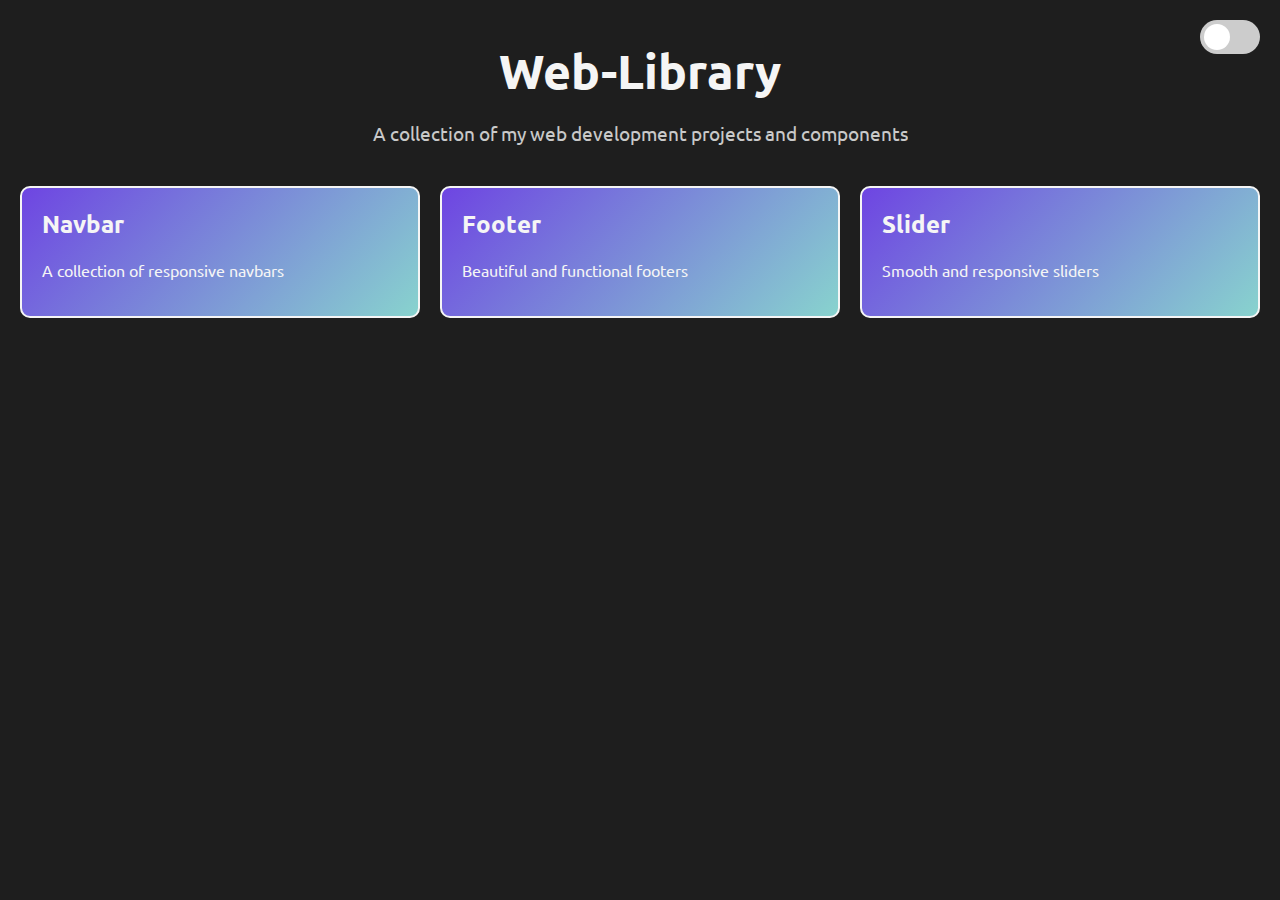
==== index.html @ 19ab918c "fixed" ====
<!DOCTYPE html>
<html lang="en">

<head>
    <meta charset="UTF-8">
    <meta name="viewport" content="width=device-width, initial-scale=1.0">
    <title>Web-Library</title>
    <link href="https://fonts.googleapis.com/css2?family=Ubuntu:wght@400;700&display=swap" rel="stylesheet">
    <style>
        :root {
            --primary-color: #1e1e1e;
            --secondary-color: #2a2a2a;
            --text-color: #f5f5f5;
            --card-bg-gradient: linear-gradient(135deg, #6e45e2, #88d3ce);
            --card-border-light: #f5f5f5;
        }

        body.dark-mode {
            --primary-color: #1e1e1e;
            --secondary-color: #2a2a2a;
            --text-color: #f5f5f5;
        }

        body.light-mode {
            --primary-color: #f5f5f5;
            --secondary-color: #ffffff;
            --text-color: #1e1e1e;
        }

        body {
            font-family: 'Ubuntu', sans-serif;
            background-color: var(--primary-color);
            color: var(--text-color);
            margin: 0;
            padding: 0;
            transition: background-color 0.3s, color 0.3s;
        }

        .container {
            text-align: center;
            padding: 20px;
        }

        header h1 {
            font-size: 3em;
            margin: 20px 0;
        }

        .description {
            font-size: 1.2em;
            color: var(--text-color);
            opacity: 0.8;
        }

        .theme-toggle {
            position: absolute;
            top: 20px;
            right: 20px;
        }

        .cards {
            display: grid;
            grid-template-columns: repeat(auto-fit, minmax(250px, 1fr));
            gap: 20px;
            margin-top: 40px;
        }

        .card {
            background: var(--card-bg-gradient);
            border: 2px solid var(--card-border-light);
            border-radius: 10px;
            padding: 20px;
            text-align: left;
            color: var(--text-color);
            text-decoration: none;
            transition: transform 0.3s;
        }

        .card h2 {
            margin-top: 0;
        }

        .card:hover {
            transform: scale(1.05);
        }

        .switch {
            position: relative;
            display: inline-block;
            width: 60px;
            height: 34px;
        }

        .switch input {
            opacity: 0;
            width: 0;
            height: 0;
        }

        .slider {
            position: absolute;
            cursor: pointer;
            top: 0;
            left: 0;
            right: 0;
            bottom: 0;
            background-color: #ccc;
            transition: .4s;
            border-radius: 34px;
        }

        .slider:before {
            position: absolute;
            content: "";
            height: 26px;
            width: 26px;
            left: 4px;
            bottom: 4px;
            background-color: white;
            transition: .4s;
            border-radius: 50%;
        }

        input:checked+.slider {
            background-color: #2196F3;
        }

        input:checked+.slider:before {
            transform: translateX(26px);
        }
    </style>
</head>

<body class="dark-mode">
    <div class="container">
        <header>
            <h1>Web-Library</h1>
            <p class="description">A collection of my web development projects and components</p>
        </header>

        <div class="theme-toggle">
            <label class="switch">
                <input type="checkbox" id="theme-switch">
                <span class="slider"></span>
            </label>
        </div>

        <div class="cards">
            <a href="https://patolas01.github.io/Web-Library/PARTIALS/navbar-1/navbar.html" class="card">
                <h2>Navbar</h2>
                <p>A collection of responsive navbars</p>
            </a>
            <a href="https://patolas01.github.io/Web-Library/PARTIALS/" class="card">
                <h2>Footer</h2>
                <p>Beautiful and functional footers</p>
            </a>
            <a href="https://patolas01.github.io/Web-Library/PARTIALS/slider-carousel/example.html" class="card">
                <h2>Slider</h2>
                <p>Smooth and responsive sliders</p>
            </a>
            <!-- Add more cards as needed -->
        </div>
    </div>
    <script>
        document.getElementById('theme-switch').addEventListener('change', function (event) {
            if (event.target.checked) {
                document.body.classList.remove('dark-mode');
                document.body.classList.add('light-mode');
            } else {
                document.body.classList.remove('light-mode');
                document.body.classList.add('dark-mode');
            }
        });
    </script>
</body>

</html>
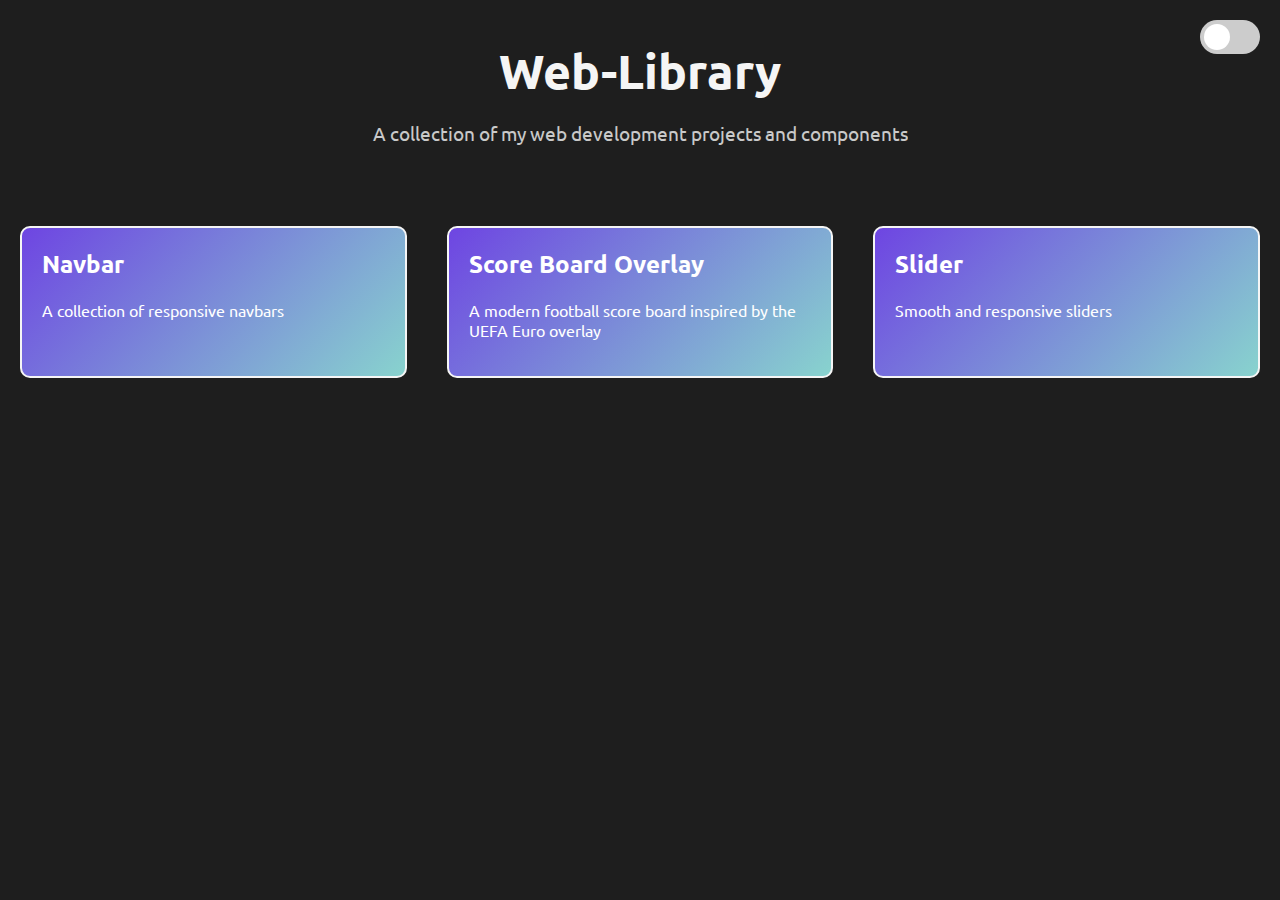
==== commit 70bbdb7f: "new folder 'overlays' new overlay 'football-score' updated index page" ====
--- a/index.html
+++ b/index.html
@@ -61,8 +61,8 @@
         .cards {
             display: grid;
             grid-template-columns: repeat(auto-fit, minmax(250px, 1fr));
-            gap: 20px;
-            margin-top: 40px;
+            gap: 40px;
+            margin-top: 80px;
         }
 
         .card {
@@ -74,6 +74,7 @@
             color: var(--text-color);
             text-decoration: none;
             transition: transform 0.3s;
+            color: white;
         }
 
         .card h2 {
@@ -146,15 +147,15 @@
         </div>
 
         <div class="cards">
-            <a href="https://patolas01.github.io/Web-Library/PARTIALS/navbar-1/navbar.html" class="card">
+            <a href="https://patolas01.github.io/Web-Library/PARTIALS/navbar-1/" class="card">
                 <h2>Navbar</h2>
                 <p>A collection of responsive navbars</p>
             </a>
-            <a href="https://patolas01.github.io/Web-Library/PARTIALS/" class="card">
-                <h2>Footer</h2>
-                <p>Beautiful and functional footers</p>
+            <a href="https://patolas01.github.io/Web-Library/PARTIALS/overlay/football-score/" class="card">
+                <h2>Score Board Overlay</h2>
+                <p>A modern football score board inspired by the UEFA Euro overlay</p>
             </a>
-            <a href="https://patolas01.github.io/Web-Library/PARTIALS/slider-carousel/example.html" class="card">
+            <a href="https://patolas01.github.io/Web-Library/PARTIALS/slider-carousel/" class="card">
                 <h2>Slider</h2>
                 <p>Smooth and responsive sliders</p>
             </a>
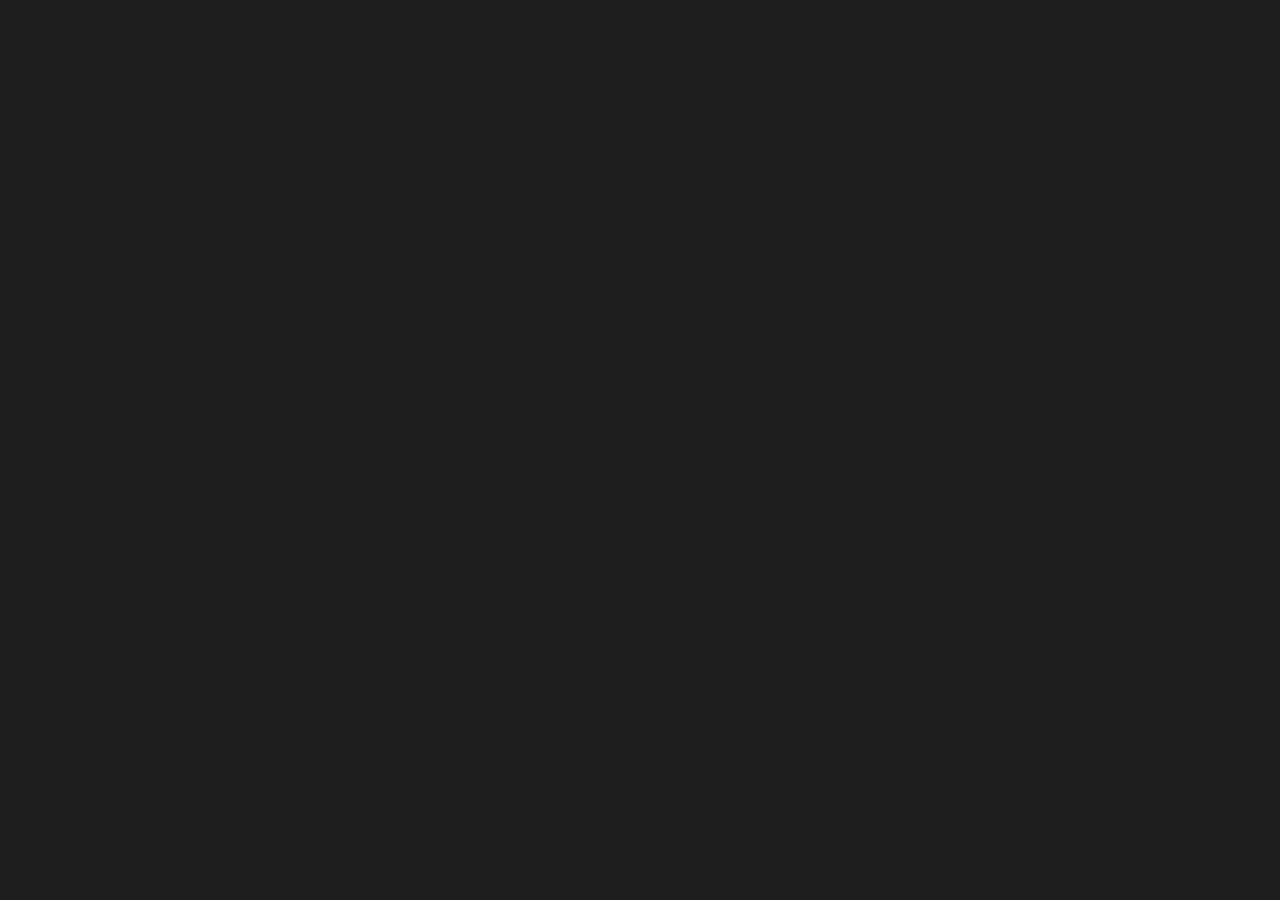
==== commit 50fb1241: "config files" ====
--- a/index.html
+++ b/index.html
@@ -133,7 +133,7 @@
 </head>
 
 <body class="dark-mode">
-    <div class="container">
+    <!-- <div class="container">
         <header>
             <h1>Web-Library</h1>
             <p class="description">A collection of my web development projects and components</p>
@@ -151,7 +151,7 @@
                 <h2>Navbar</h2>
                 <p>A collection of responsive navbars</p>
             </a>
-            <a href="https://patolas01.github.io/Web-Library/PARTIALS/overlay/football-score/" class="card">
+            <a href="https://patolas01.github.io/Web-Library/PARTIALS/overlays/football-score/" class="card">
                 <h2>Score Board Overlay</h2>
                 <p>A modern football score board inspired by the UEFA Euro overlay</p>
             </a>
@@ -159,9 +159,67 @@
                 <h2>Slider</h2>
                 <p>Smooth and responsive sliders</p>
             </a>
-            <!-- Add more cards as needed -->
         </div>
-    </div>
+    </div> -->
+
+
+
+    <div id="projectContainer" class="cards"></div>
+
+    <script>
+        const owner = 'patolas01'; // GitHub username
+        const repo = 'Web-Library'; // Repository name
+        const baseURL = `https://${owner}.github.io/${repo}/`; // Base URL for GitHub Pages
+
+        async function fetchProjects() {
+            try {
+                const response = await fetch(`https://api.github.com/repos/${owner}/${repo}/contents/`);
+                const data = await response.json();
+
+                if (Array.isArray(data)) {
+                    const container = document.getElementById('projectContainer');
+
+                    for (const item of data) {
+                        if (item.type === 'dir') {
+                            // Fetch contents of the directory
+                            const dirResponse = await fetch(item.url);
+                            const dirContents = await dirResponse.json();
+
+                            // Check if the directory contains an index.html file
+                            const hasIndexHtml = dirContents.some(file => file.name === 'index.html');
+
+                            if (hasIndexHtml) {
+                                const projectLink = document.createElement('a');
+                                projectLink.href = baseURL + item.path + '/index.html';
+                                projectLink.className = 'card';
+
+                                const projectTitle = document.createElement('h2');
+                                projectTitle.textContent = item.name; // Use the folder name as the project name
+
+                                const projectDescription = document.createElement('p');
+                                projectDescription.textContent = 'A description could go here'; // Placeholder description
+
+                                projectLink.appendChild(projectTitle);
+                                projectLink.appendChild(projectDescription);
+                                container.appendChild(projectLink);
+                            }
+                        }
+                    }
+                } else {
+                    console.error('Error fetching repository contents:', data);
+                }
+            } catch (error) {
+                console.error('Error fetching project data:', error);
+            }
+        }
+
+        document.addEventListener('DOMContentLoaded', fetchProjects);
+    </script>
+
+
+
+
+
     <script>
         document.getElementById('theme-switch').addEventListener('change', function (event) {
             if (event.target.checked) {
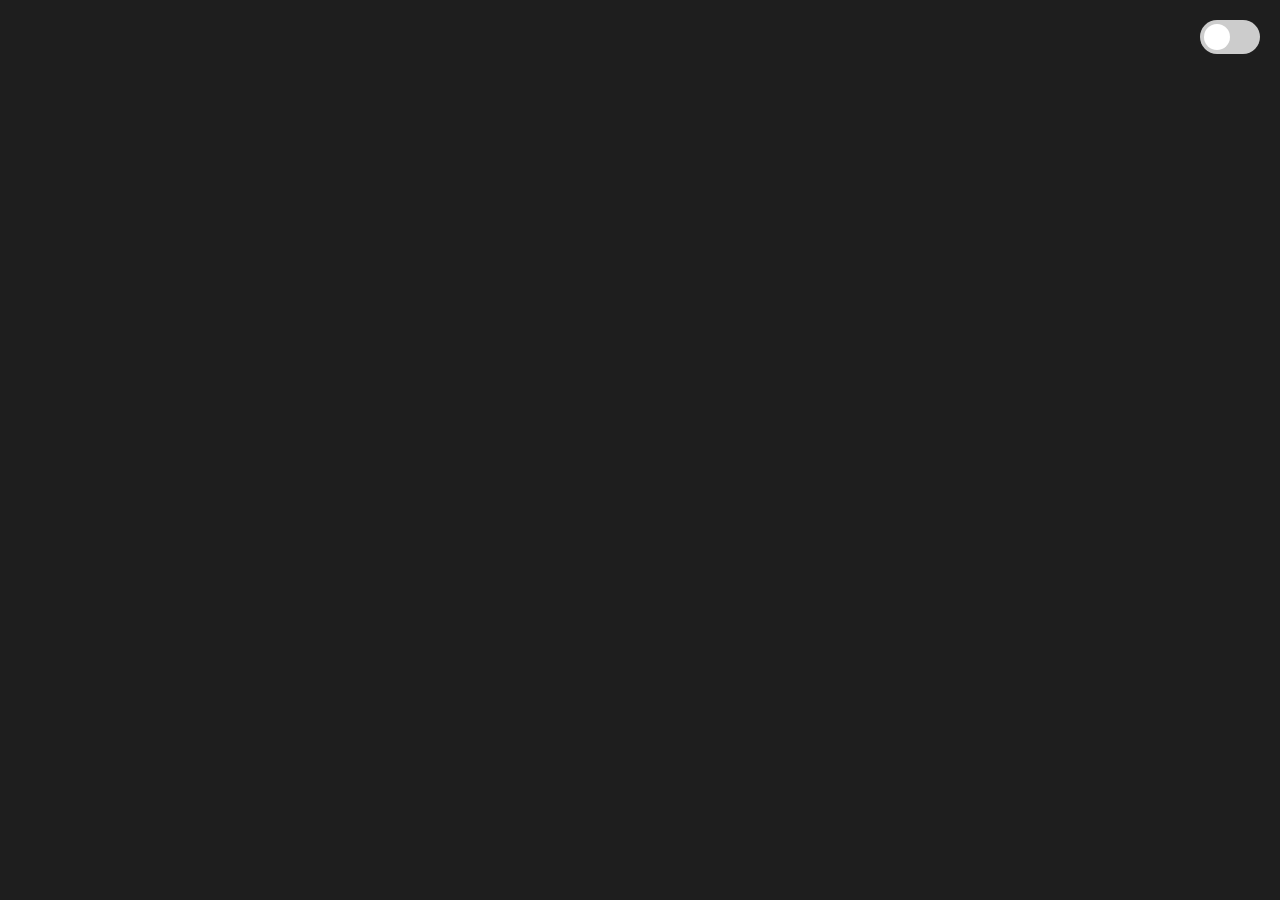
==== commit d4979e98: "fix button" ====
--- a/index.html
+++ b/index.html
@@ -133,18 +133,19 @@
 </head>
 
 <body class="dark-mode">
+    <div class="theme-toggle">
+        <label class="switch">
+            <input type="checkbox" id="theme-switch">
+            <span class="slider"></span>
+        </label>
+    </div>
     <!-- <div class="container">
         <header>
             <h1>Web-Library</h1>
             <p class="description">A collection of my web development projects and components</p>
         </header>
 
-        <div class="theme-toggle">
-            <label class="switch">
-                <input type="checkbox" id="theme-switch">
-                <span class="slider"></span>
-            </label>
-        </div>
+        
 
         <div class="cards">
             <a href="https://patolas01.github.io/Web-Library/PARTIALS/navbar-1/" class="card">
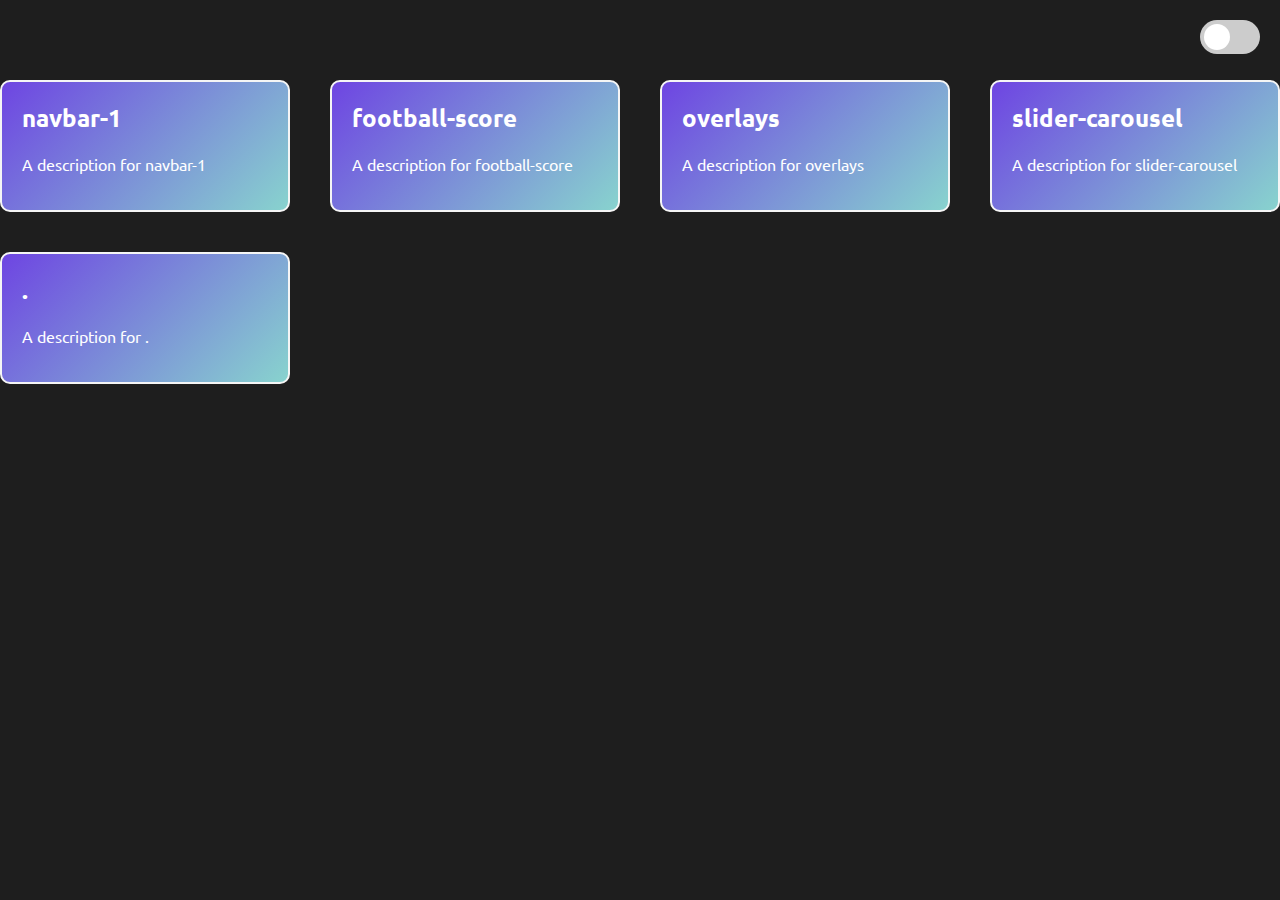
==== commit 4c130adf: "test" ====
--- a/index.html
+++ b/index.html
@@ -165,56 +165,38 @@
 
 
 
-    <div id="projectContainer" class="cards"></div>
+    <div class="cards" id="projects-container">
+        <!-- JavaScript will insert project cards here -->
+    </div>
 
     <script>
-        const owner = 'patolas01'; // GitHub username
-        const repo = 'Web-Library'; // Repository name
-        const baseURL = `https://${owner}.github.io/${repo}/`; // Base URL for GitHub Pages
-
-        async function fetchProjects() {
+        // Function to fetch the projects.json file and generate the project cards
+        async function loadProjects() {
             try {
-                const response = await fetch(`https://api.github.com/repos/${owner}/${repo}/contents/`);
-                const data = await response.json();
-
-                if (Array.isArray(data)) {
-                    const container = document.getElementById('projectContainer');
-
-                    for (const item of data) {
-                        if (item.type === 'dir') {
-                            // Fetch contents of the directory
-                            const dirResponse = await fetch(item.url);
-                            const dirContents = await dirResponse.json();
-
-                            // Check if the directory contains an index.html file
-                            const hasIndexHtml = dirContents.some(file => file.name === 'index.html');
-
-                            if (hasIndexHtml) {
-                                const projectLink = document.createElement('a');
-                                projectLink.href = baseURL + item.path + '/index.html';
-                                projectLink.className = 'card';
-
-                                const projectTitle = document.createElement('h2');
-                                projectTitle.textContent = item.name; // Use the folder name as the project name
-
-                                const projectDescription = document.createElement('p');
-                                projectDescription.textContent = 'A description could go here'; // Placeholder description
-
-                                projectLink.appendChild(projectTitle);
-                                projectLink.appendChild(projectDescription);
-                                container.appendChild(projectLink);
-                            }
-                        }
-                    }
-                } else {
-                    console.error('Error fetching repository contents:', data);
+                const response = await fetch('projects.json');
+                if (!response.ok) {
+                    throw new Error(`HTTP error! Status: ${response.status}`);
                 }
+                const projects = await response.json();
+
+                const container = document.getElementById('projects-container');
+                projects.forEach(project => {
+                    const card = document.createElement('a');
+                    card.href = project.path;
+                    card.className = 'card';
+                    card.innerHTML = `
+                <h2>${project.name}</h2>
+                <p>A description for ${project.name}</p>
+              `;
+                    container.appendChild(card);
+                });
             } catch (error) {
-                console.error('Error fetching project data:', error);
+                console.error('Error loading projects:', error);
             }
         }
 
-        document.addEventListener('DOMContentLoaded', fetchProjects);
+        // Call the function to load projects when the page loads
+        document.addEventListener('DOMContentLoaded', loadProjects);
     </script>
 
 
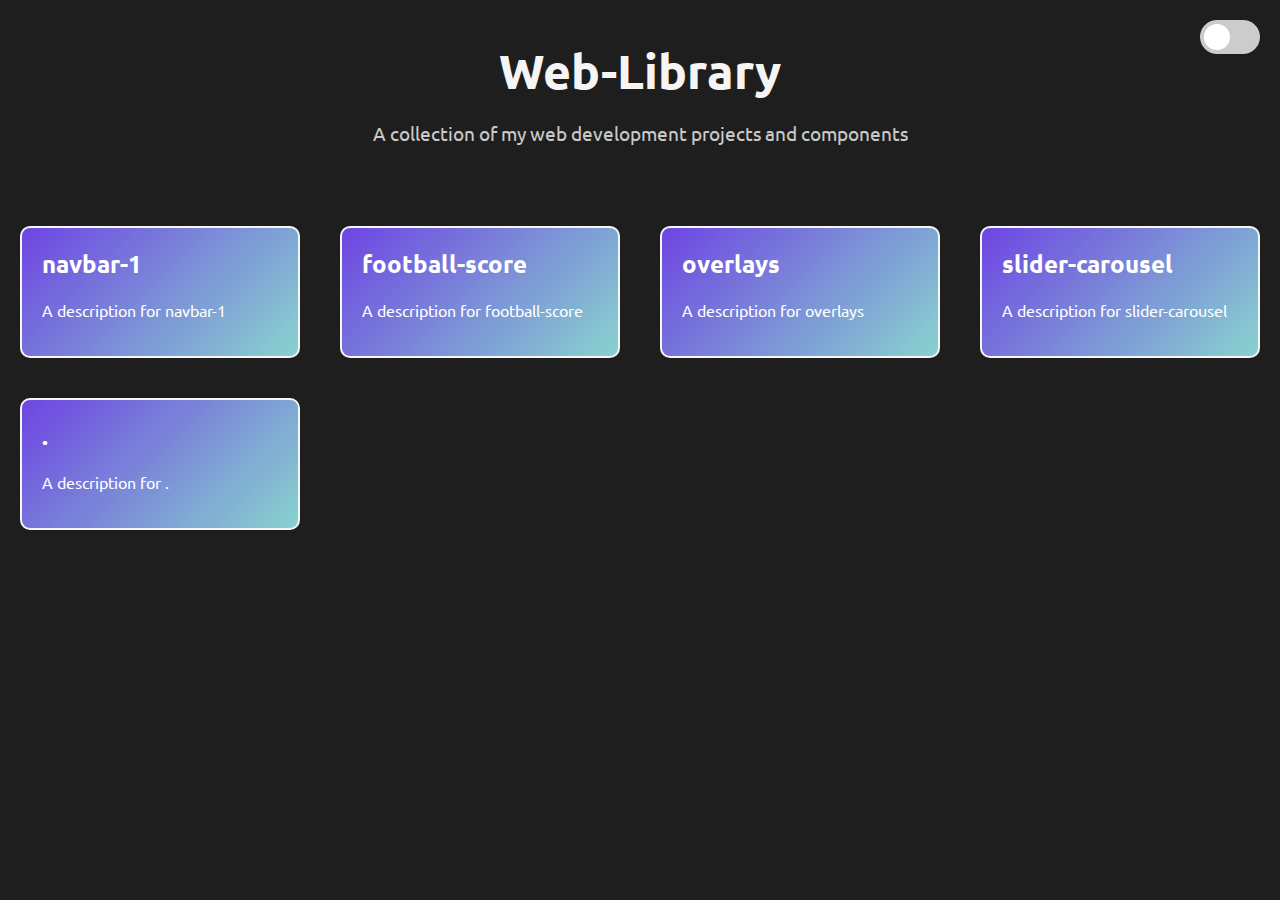
==== commit 2feb4c92: "added title" ====
--- a/index.html
+++ b/index.html
@@ -139,15 +139,15 @@
             <span class="slider"></span>
         </label>
     </div>
-    <!-- <div class="container">
+    <div class="container">
         <header>
             <h1>Web-Library</h1>
             <p class="description">A collection of my web development projects and components</p>
         </header>
 
-        
-
-        <div class="cards">
+
+
+        <!-- <div class="cards">
             <a href="https://patolas01.github.io/Web-Library/PARTIALS/navbar-1/" class="card">
                 <h2>Navbar</h2>
                 <p>A collection of responsive navbars</p>
@@ -165,55 +165,55 @@
 
 
 
-    <div class="cards" id="projects-container">
-        <!-- JavaScript will insert project cards here -->
-    </div>
-
-    <script>
-        // Function to fetch the projects.json file and generate the project cards
-        async function loadProjects() {
-            try {
-                const response = await fetch('projects.json');
-                if (!response.ok) {
-                    throw new Error(`HTTP error! Status: ${response.status}`);
-                }
-                const projects = await response.json();
-
-                const container = document.getElementById('projects-container');
-                projects.forEach(project => {
-                    const card = document.createElement('a');
-                    card.href = project.path;
-                    card.className = 'card';
-                    card.innerHTML = `
+        <div class="cards" id="projects-container">
+            <!-- JavaScript will insert project cards here -->
+        </div>
+
+        <script>
+            // Function to fetch the projects.json file and generate the project cards
+            async function loadProjects() {
+                try {
+                    const response = await fetch('projects.json');
+                    if (!response.ok) {
+                        throw new Error(`HTTP error! Status: ${response.status}`);
+                    }
+                    const projects = await response.json();
+
+                    const container = document.getElementById('projects-container');
+                    projects.forEach(project => {
+                        const card = document.createElement('a');
+                        card.href = project.path;
+                        card.className = 'card';
+                        card.innerHTML = `
                 <h2>${project.name}</h2>
                 <p>A description for ${project.name}</p>
               `;
-                    container.appendChild(card);
-                });
-            } catch (error) {
-                console.error('Error loading projects:', error);
+                        container.appendChild(card);
+                    });
+                } catch (error) {
+                    console.error('Error loading projects:', error);
+                }
             }
-        }
-
-        // Call the function to load projects when the page loads
-        document.addEventListener('DOMContentLoaded', loadProjects);
-    </script>
-
-
-
-
-
-    <script>
-        document.getElementById('theme-switch').addEventListener('change', function (event) {
-            if (event.target.checked) {
-                document.body.classList.remove('dark-mode');
-                document.body.classList.add('light-mode');
-            } else {
-                document.body.classList.remove('light-mode');
-                document.body.classList.add('dark-mode');
-            }
-        });
-    </script>
+
+            // Call the function to load projects when the page loads
+            document.addEventListener('DOMContentLoaded', loadProjects);
+        </script>
+
+
+
+
+
+        <script>
+            document.getElementById('theme-switch').addEventListener('change', function (event) {
+                if (event.target.checked) {
+                    document.body.classList.remove('dark-mode');
+                    document.body.classList.add('light-mode');
+                } else {
+                    document.body.classList.remove('light-mode');
+                    document.body.classList.add('dark-mode');
+                }
+            });
+        </script>
 </body>
 
 </html>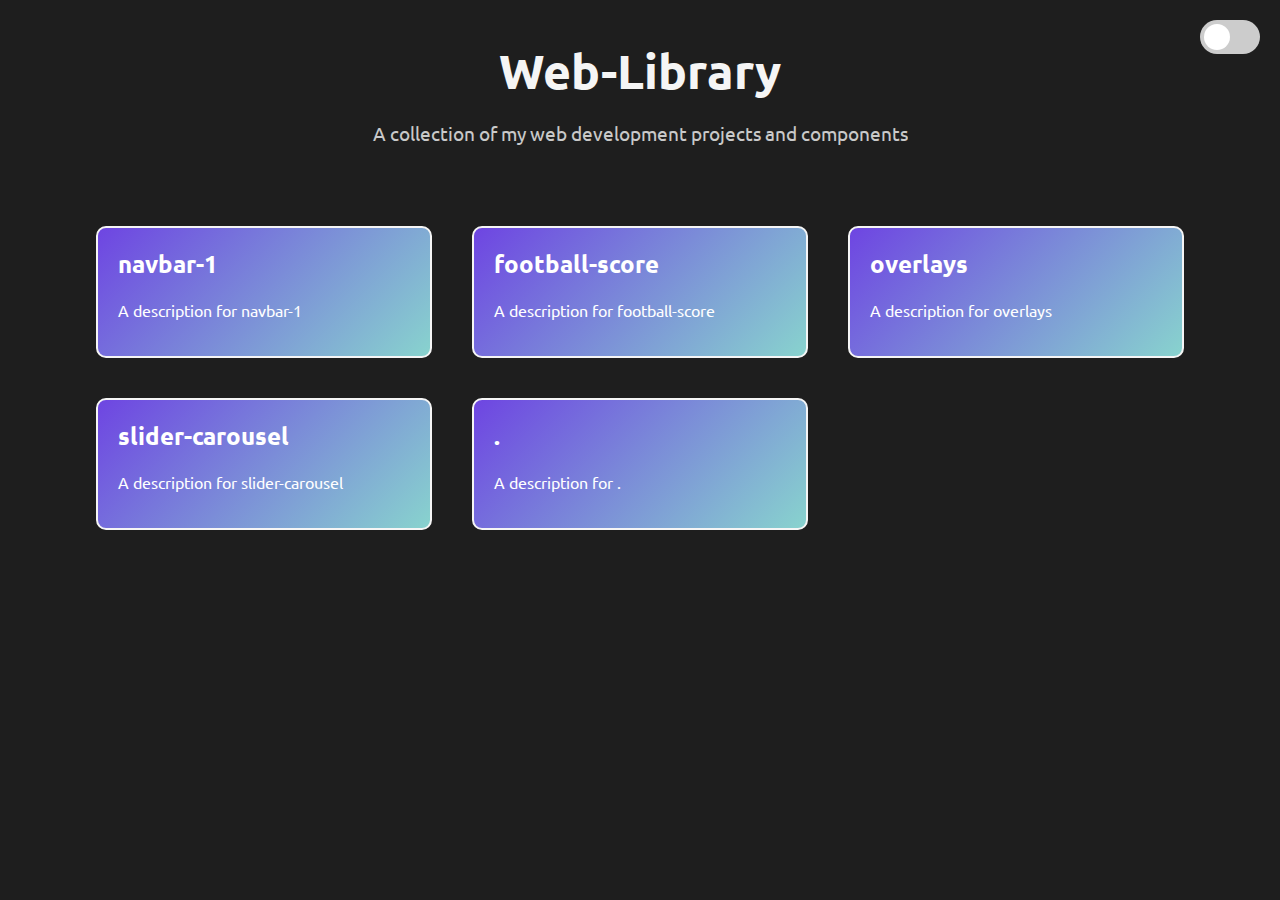
==== commit ce1f3d01: "paddings on the container" ====
--- a/index.html
+++ b/index.html
@@ -38,7 +38,7 @@
 
         .container {
             text-align: center;
-            padding: 20px;
+            padding: 20px 6rem 20px 6rem;
         }
 
         header h1 {
@@ -60,7 +60,7 @@
 
         .cards {
             display: grid;
-            grid-template-columns: repeat(auto-fit, minmax(250px, 1fr));
+            grid-template-columns: repeat(3, minmax(250px, 1fr));
             gap: 40px;
             margin-top: 80px;
         }
